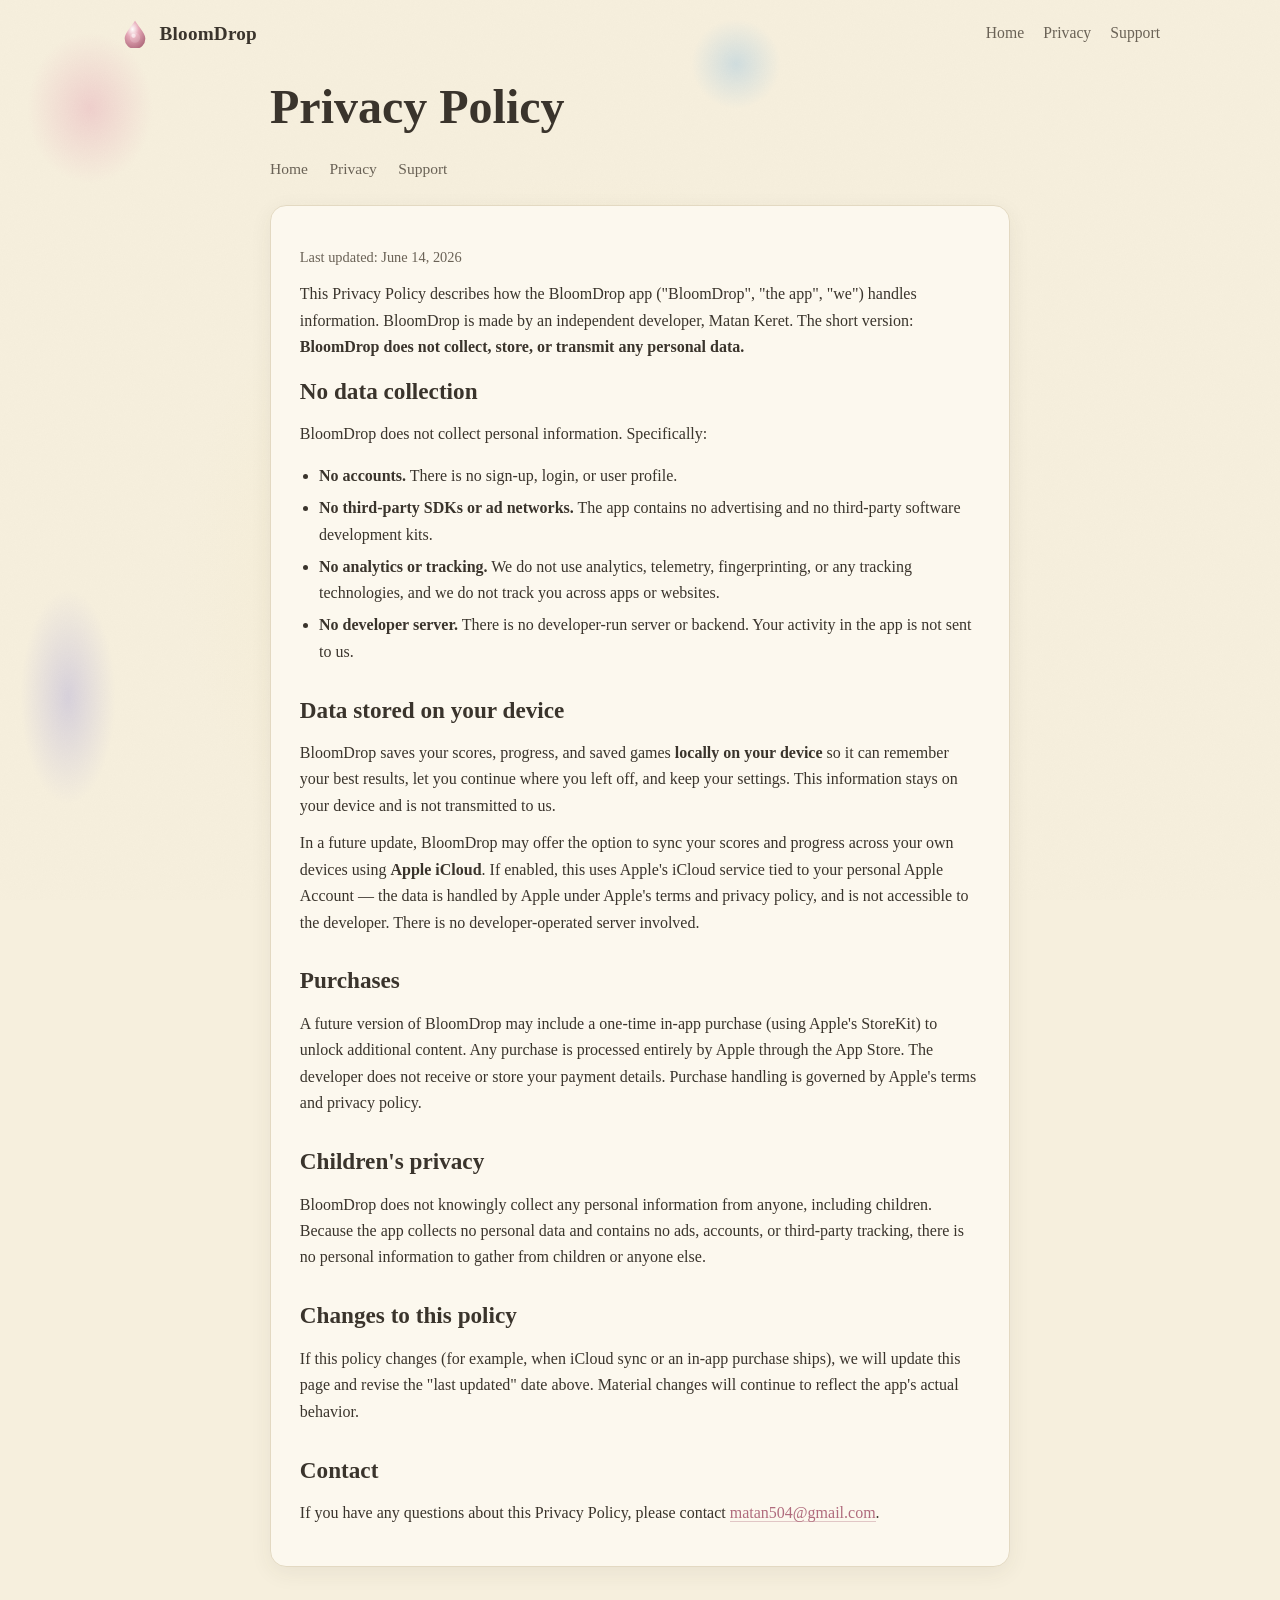
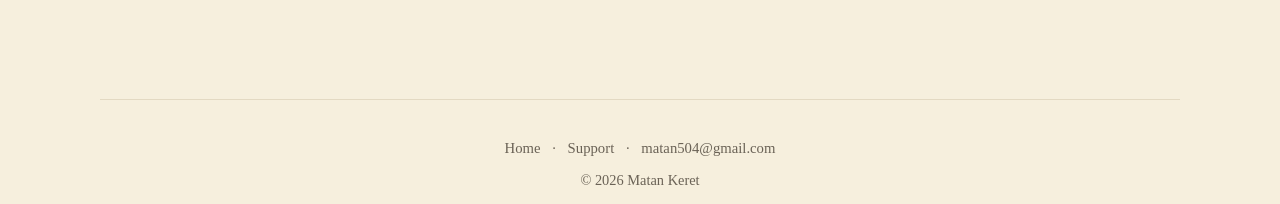
==== privacy/index.html @ e3777cf2 "BloomDrop public site: marketing landing, privacy, support Watercolor-themed GitHub Pages site for t" ====
<!DOCTYPE html>
<html lang="en">
<head>
  <meta charset="utf-8">
  <meta name="viewport" content="width=device-width, initial-scale=1">
  <title>BloomDrop — Privacy Policy</title>
  <meta name="description" content="BloomDrop privacy policy. No accounts, no third-party SDKs, no analytics, no tracking, and no personal data collected or transmitted.">
  <meta name="theme-color" content="#f6efdd">
  <link rel="stylesheet" href="/style.css">
</head>
<body>

  <div class="bar">
    <a class="brand" href="/">
      <svg viewBox="0 0 64 64" role="img" aria-label="BloomDrop logo">
        <defs>
          <radialGradient id="lg-drop" cx="38%" cy="30%" r="75%">
            <stop offset="0%" stop-color="#fff" stop-opacity="0.9"/>
            <stop offset="40%" stop-color="#e6a9b8"/>
            <stop offset="100%" stop-color="#b06b7d"/>
          </radialGradient>
        </defs>
        <path d="M32 6 C 44 24, 54 34, 54 44 a22 22 0 0 1 -44 0 C 10 34, 20 24, 32 6 Z" fill="url(#lg-drop)"/>
        <circle cx="32" cy="42" r="11" fill="#fff" opacity="0.16"/>
        <circle cx="29" cy="38" r="4.5" fill="#fff" opacity="0.55"/>
      </svg>
      BloomDrop
    </a>
    <nav>
      <a href="/">Home</a>
      <a href="/privacy/">Privacy</a>
      <a href="/support/">Support</a>
    </nav>
  </div>

  <main class="wrap wrap--narrow">
    <h1>Privacy Policy</h1>
    <nav class="pagenav">
      <a href="/">Home</a>
      <a href="/privacy/">Privacy</a>
      <a href="/support/">Support</a>
    </nav>

    <section class="card">
      <p class="meta">Last updated: June 14, 2026</p>

      <p>
        This Privacy Policy describes how the BloomDrop app ("BloomDrop", "the app", "we")
        handles information. BloomDrop is made by an independent developer, Matan Keret.
        The short version: <strong>BloomDrop does not collect, store, or transmit any
        personal data.</strong>
      </p>

      <h2>No data collection</h2>
      <p>BloomDrop does not collect personal information. Specifically:</p>
      <ul>
        <li><strong>No accounts.</strong> There is no sign-up, login, or user profile.</li>
        <li><strong>No third-party SDKs or ad networks.</strong> The app contains no
            advertising and no third-party software development kits.</li>
        <li><strong>No analytics or tracking.</strong> We do not use analytics, telemetry,
            fingerprinting, or any tracking technologies, and we do not track you across
            apps or websites.</li>
        <li><strong>No developer server.</strong> There is no developer-run server or
            backend. Your activity in the app is not sent to us.</li>
      </ul>

      <h2>Data stored on your device</h2>
      <p>
        BloomDrop saves your scores, progress, and saved games
        <strong>locally on your device</strong> so it can remember your best results,
        let you continue where you left off, and keep your settings. This information stays
        on your device and is not transmitted to us.
      </p>
      <p>
        In a future update, BloomDrop may offer the option to sync your scores and progress
        across your own devices using <strong>Apple iCloud</strong>. If enabled, this uses
        Apple's iCloud service tied to your personal Apple Account — the data is handled by
        Apple under Apple's terms and privacy policy, and is not accessible to the developer.
        There is no developer-operated server involved.
      </p>

      <h2>Purchases</h2>
      <p>
        A future version of BloomDrop may include a one-time in-app purchase (using Apple's
        StoreKit) to unlock additional content. Any purchase is processed entirely by Apple
        through the App Store. The developer does not receive or store your payment details.
        Purchase handling is governed by Apple's terms and privacy policy.
      </p>

      <h2>Children's privacy</h2>
      <p>
        BloomDrop does not knowingly collect any personal information from anyone, including
        children. Because the app collects no personal data and contains no ads, accounts, or
        third-party tracking, there is no personal information to gather from children or
        anyone else.
      </p>

      <h2>Changes to this policy</h2>
      <p>
        If this policy changes (for example, when iCloud sync or an in-app purchase ships),
        we will update this page and revise the "last updated" date above. Material changes
        will continue to reflect the app's actual behavior.
      </p>

      <h2>Contact</h2>
      <p>
        If you have any questions about this Privacy Policy, please contact
        <a href="mailto:matan504@gmail.com">matan504@gmail.com</a>.
      </p>
    </section>
  </main>

  <footer class="site">
    <p class="footlinks">
      <a href="/">Home</a> ·
      <a href="/support/">Support</a> ·
      <a href="mailto:matan504@gmail.com">matan504@gmail.com</a>
    </p>
    <p class="meta">© 2026 Matan Keret</p>
  </footer>

</body>
</html>
---- style.css ----
/* ===========================================================================
   BloomDrop — shared marketing stylesheet
   Watercolor / cold-press paper aesthetic.
   No external assets, no JS, no build step. Root-relative paths only.
   =========================================================================== */

:root {
  /* paper + ink */
  --paper:        #f6efdd;   /* warm cream paper */
  --paper-soft:   #fcf8ee;   /* lighter card surface */
  --paper-deep:   #efe6cf;   /* recessed sections */
  --ink:          #3a342c;   /* warm dark brown text */
  --ink-soft:     #6a6256;   /* muted text */
  --ink-faint:    #9b9180;   /* very muted */
  --line:         #e3d9c2;   /* hairline / borders */

  /* the game's 7-tier pigment ladder */
  --bloom-1: #e6a9b8;   /* rose    */
  --bloom-2: #eac79a;   /* peach   */
  --bloom-3: #ecd98f;   /* butter  */
  --bloom-4: #bcd49b;   /* sage    */
  --bloom-5: #9bc4e0;   /* sky     */
  --bloom-6: #a9a4d8;   /* periwinkle */
  --bloom-7: #c79bc8;   /* plum    */

  --accent:   #b06b7d;   /* deepened rose for links/buttons */
  --accent-d: #8d5260;

  --radius:   16px;
  --radius-lg: 22px;
  --shadow-soft: 0 8px 30px rgba(58,52,44,0.08);
  --shadow-card: 0 6px 22px rgba(58,52,44,0.07);
  --maxw: 1080px;
}

* { box-sizing: border-box; }

html {
  -webkit-text-size-adjust: 100%;
  scroll-behavior: smooth;
}

body {
  margin: 0;
  font-family: "Iowan Old Style", "Palatino Linotype", Palatino, Georgia,
               "Times New Roman", serif;
  color: var(--ink);
  line-height: 1.65;
  background-color: var(--paper);
  /* layered watercolor blooms in the tier palette */
  background-image:
    radial-gradient(closest-side at 10% 12%, rgba(230,169,184,0.45), rgba(230,169,184,0) 70%),
    radial-gradient(closest-side at 92% 8%,  rgba(155,196,224,0.42), rgba(155,196,224,0) 70%),
    radial-gradient(closest-side at 84% 70%, rgba(188,212,155,0.40), rgba(188,212,155,0) 70%),
    radial-gradient(closest-side at 8% 82%,  rgba(169,164,216,0.40), rgba(169,164,216,0) 70%),
    radial-gradient(closest-side at 50% 48%, rgba(236,217,143,0.22), rgba(236,217,143,0) 70%);
  background-size:
    900px 900px, 800px 800px, 1000px 1000px, 850px 850px, 1200px 1200px;
  background-repeat: no-repeat;
  background-attachment: fixed;
}

/* subtle cold-press paper grain overlay */
body::before {
  content: "";
  position: fixed;
  inset: 0;
  pointer-events: none;
  z-index: 0;
  opacity: 0.5;
  mix-blend-mode: multiply;
  background-image: url("data:image/svg+xml;utf8,\
<svg xmlns='http://www.w3.org/2000/svg' width='180' height='180'>\
<filter id='n'><feTurbulence type='fractalNoise' baseFrequency='0.9' numOctaves='2' stitchTiles='stitch'/>\
<feColorMatrix type='saturate' values='0'/></filter>\
<rect width='100%25' height='100%25' filter='url(%23n)' opacity='0.05'/></svg>");
}

/* keep real content above the grain */
.bar, .wrap, footer.site { position: relative; z-index: 1; }

/* ---------------------------------------------------------------- layout -- */
.wrap {
  max-width: var(--maxw);
  margin: 0 auto;
  padding: 0 1.25rem 4rem;
}
.wrap--narrow { max-width: 780px; }

/* ---------------------------------------------------------------- nav bar - */
.bar {
  max-width: var(--maxw);
  margin: 0 auto;
  padding: 1.1rem 1.25rem 0.6rem;
  display: flex;
  align-items: center;
  justify-content: space-between;
  gap: 1rem;
}
.brand {
  display: inline-flex;
  align-items: center;
  gap: 0.6rem;
  font-size: 1.2rem;
  letter-spacing: 0.01em;
  font-weight: 600;
  color: var(--ink);
  text-decoration: none;
  border: none;
}
.brand svg { width: 30px; height: 30px; display: block; flex: none; }
.bar nav { display: flex; gap: 1.2rem; align-items: center; flex-wrap: wrap; }
.bar nav a {
  color: var(--ink-soft);
  font-size: 0.98rem;
  text-decoration: none;
  border: none;
}
.bar nav a:hover { color: var(--accent); }

/* ---------------------------------------------------------------- hero ---- */
.hero {
  max-width: var(--maxw);
  margin: 0 auto;
  padding: 2.5rem 1.25rem 1.5rem;
  display: grid;
  grid-template-columns: 1.05fr 0.95fr;
  gap: 2.5rem;
  align-items: center;
}
.hero__copy { min-width: 0; }

.eyebrow {
  display: inline-block;
  font-size: 0.8rem;
  letter-spacing: 0.14em;
  text-transform: uppercase;
  color: var(--accent);
  background: rgba(176,107,125,0.10);
  border: 1px solid rgba(176,107,125,0.22);
  padding: 0.3rem 0.8rem;
  border-radius: 999px;
  margin-bottom: 1rem;
}

.wordmark {
  font-size: clamp(2.8rem, 8vw, 4.6rem);
  line-height: 1.02;
  margin: 0.2rem 0 0.4rem;
  font-weight: 600;
  letter-spacing: -0.015em;
}
.wordmark .grad {
  background: linear-gradient(95deg,
    var(--bloom-1), var(--bloom-2), var(--bloom-4),
    var(--bloom-5), var(--bloom-6), var(--bloom-7));
  -webkit-background-clip: text;
  background-clip: text;
  -webkit-text-fill-color: transparent;
  color: var(--accent); /* fallback */
}

.tagline {
  font-size: clamp(1.2rem, 3vw, 1.55rem);
  color: var(--ink);
  margin: 0 0 1rem;
  font-weight: 600;
}
.lede {
  font-size: clamp(1.02rem, 2.2vw, 1.15rem);
  color: var(--ink-soft);
  margin: 0 0 1.6rem;
  max-width: 46ch;
}

.hero__art { min-width: 0; }
.hero__art svg { width: 100%; height: auto; display: block; filter: drop-shadow(0 16px 36px rgba(58,52,44,0.16)); }

/* ---------------------------------------------------------------- ctas ---- */
.cta-row {
  display: flex;
  gap: 0.85rem;
  flex-wrap: wrap;
  align-items: center;
  margin: 0.4rem 0 1rem;
}
.btn {
  display: inline-flex;
  align-items: center;
  gap: 0.5rem;
  padding: 0.8rem 1.5rem;
  border-radius: 999px;
  font-size: 1rem;
  font-weight: 600;
  text-decoration: none;
  border: 1px solid transparent;
  cursor: pointer;
  transition: transform 0.12s ease, box-shadow 0.12s ease, border-color 0.12s ease;
}
.btn-primary {
  background: var(--accent);
  color: #fff;
  border-bottom: 1px solid var(--accent-d);
  box-shadow: 0 6px 18px rgba(176,107,125,0.30);
}
.btn-primary:hover { color: #fff; transform: translateY(-2px); box-shadow: 0 10px 24px rgba(176,107,125,0.36); }
.btn-ghost {
  background: rgba(252,248,238,0.7);
  color: var(--ink);
  border: 1px solid var(--line);
}
.btn-ghost:hover { color: var(--ink); border-color: var(--accent); transform: translateY(-2px); }

/* "coming soon" App Store style badge */
.badge-soon {
  display: inline-flex;
  align-items: center;
  gap: 0.7rem;
  padding: 0.6rem 1.1rem;
  border-radius: 14px;
  background: #2c2722;
  color: #fff;
  border: 1px solid #3a342c;
  text-decoration: none;
  box-shadow: 0 6px 18px rgba(44,39,34,0.25);
  cursor: default;
}
.badge-soon svg { width: 26px; height: 26px; flex: none; }
.badge-soon .l1 { display: block; font-size: 0.66rem; letter-spacing: 0.06em; opacity: 0.8; }
.badge-soon .l2 { display: block; font-size: 1.02rem; font-weight: 600; line-height: 1.15; }

.cta-note {
  font-size: 0.92rem;
  color: var(--ink-soft);
  font-style: italic;
  margin: 0.6rem 0 0;
}

/* ---------------------------------------------------------------- ladder -- */
.ladder {
  display: flex;
  align-items: center;
  gap: 0.55rem;
  flex-wrap: wrap;
  margin: 1.6rem 0 0;
}
.ladder span {
  width: 30px; height: 30px;
  border-radius: 50%;
  display: inline-block;
  box-shadow: inset 0 0 8px rgba(255,255,255,0.55), 0 2px 6px rgba(58,52,44,0.10);
}
.ladder .arrow { box-shadow: none; color: var(--ink-faint); font-size: 1rem; width: auto; height: auto; }
.ladder .t1 { background: radial-gradient(circle at 35% 30%, #fff8, var(--bloom-1)); }
.ladder .t2 { background: radial-gradient(circle at 35% 30%, #fff8, var(--bloom-2)); }
.ladder .t3 { background: radial-gradient(circle at 35% 30%, #fff8, var(--bloom-3)); }
.ladder .t4 { background: radial-gradient(circle at 35% 30%, #fff8, var(--bloom-4)); }
.ladder .t5 { background: radial-gradient(circle at 35% 30%, #fff8, var(--bloom-5)); }
.ladder .t6 { background: radial-gradient(circle at 35% 30%, #fff8, var(--bloom-6)); }
.ladder .t7 { background: radial-gradient(circle at 35% 30%, #fff8, var(--bloom-7)); }

/* ---------------------------------------------------------------- sections  */
.section {
  max-width: var(--maxw);
  margin: 0 auto;
  padding: 2.5rem 0 1rem;
}
.section__head { text-align: center; max-width: 60ch; margin: 0 auto 2rem; }
.section__head h2 {
  font-size: clamp(1.7rem, 4vw, 2.2rem);
  margin: 0 0 0.5rem;
  font-weight: 600;
}
.section__head p { color: var(--ink-soft); margin: 0; font-size: 1.05rem; }

h1 { font-size: clamp(2.2rem, 6vw, 3rem); font-weight: 600; margin: 0.5rem 0 0.6rem; }
h2 { font-weight: 600; }
h3 { font-size: 1.18rem; margin: 0 0 0.4rem; font-weight: 600; }
p { margin: 0.7rem 0; }

a {
  color: var(--accent);
  text-decoration: none;
  border-bottom: 1px solid rgba(176,107,125,0.35);
}
a:hover { color: var(--accent-d); border-bottom-color: var(--accent-d); }

/* ---------------------------------------------------------------- features  */
.features {
  display: grid;
  grid-template-columns: repeat(3, 1fr);
  gap: 1.1rem;
}
.feature {
  background: var(--paper-soft);
  border: 1px solid var(--line);
  border-radius: var(--radius);
  padding: 1.4rem 1.4rem 1.5rem;
  box-shadow: var(--shadow-card);
  transition: transform 0.15s ease, box-shadow 0.15s ease;
}
.feature:hover { transform: translateY(-3px); box-shadow: var(--shadow-soft); }
.feature .ic {
  width: 46px; height: 46px;
  margin-bottom: 0.85rem;
  display: block;
}
.feature h3 { margin-top: 0; }
.feature p { color: var(--ink-soft); margin: 0; font-size: 0.98rem; }

/* ---------------------------------------------------------------- how-to --- */
.howto {
  background: var(--paper-deep);
  border: 1px solid var(--line);
  border-radius: var(--radius-lg);
  padding: 2.2rem 1.6rem;
  box-shadow: var(--shadow-card);
}
.steps {
  display: grid;
  grid-template-columns: repeat(3, 1fr);
  gap: 1.4rem;
  margin-top: 1.6rem;
}
.step { text-align: center; }
.step .num {
  display: inline-flex;
  align-items: center;
  justify-content: center;
  width: 48px; height: 48px;
  border-radius: 50%;
  font-size: 1.3rem;
  font-weight: 700;
  color: #fff;
  margin-bottom: 0.7rem;
  box-shadow: inset 0 0 10px rgba(255,255,255,0.45), 0 4px 12px rgba(58,52,44,0.12);
}
.step:nth-child(1) .num { background: radial-gradient(circle at 35% 30%, #fff7, var(--bloom-1)); color: var(--ink); }
.step:nth-child(2) .num { background: radial-gradient(circle at 35% 30%, #fff7, var(--bloom-4)); color: var(--ink); }
.step:nth-child(3) .num { background: radial-gradient(circle at 35% 30%, #fff7, var(--bloom-6)); color: var(--ink); }
.step h3 { margin: 0 0 0.3rem; }
.step p { color: var(--ink-soft); margin: 0; font-size: 0.98rem; }

/* ---------------------------------------------------------------- privacy -- */
.privacy-band {
  display: grid;
  grid-template-columns: 1fr 1.2fr;
  gap: 2rem;
  align-items: center;
  background: var(--paper-soft);
  border: 1px solid var(--line);
  border-radius: var(--radius-lg);
  padding: 2rem;
  box-shadow: var(--shadow-card);
}
.privacy-band h2 { margin-top: 0; }
.privacy-list { list-style: none; padding: 0; margin: 1rem 0 0; }
.privacy-list li {
  position: relative;
  padding-left: 1.7rem;
  margin: 0.55rem 0;
  color: var(--ink-soft);
}
.privacy-list li::before {
  content: "";
  position: absolute;
  left: 0; top: 0.55em;
  width: 11px; height: 11px;
  border-radius: 50%;
  background: radial-gradient(circle at 35% 30%, #fff8, var(--bloom-4));
}
.privacy-art { display: flex; justify-content: center; }
.privacy-art svg { width: 100%; max-width: 220px; height: auto; }

/* ---------------------------------------------------------------- content -- */
.card {
  background: var(--paper-soft);
  border: 1px solid var(--line);
  border-radius: var(--radius);
  padding: 1.8rem;
  margin: 1.25rem 0;
  box-shadow: var(--shadow-card);
}
.card h2 { font-size: 1.45rem; margin: 1.6rem 0 0.5rem; }
.card h2:first-of-type { margin-top: 0.3rem; }
.card ul { padding-left: 1.2rem; }
.card li { margin: 0.35rem 0; }

.faq h3 { margin: 1.6rem 0 0.3rem; }
.faq h3:first-of-type { margin-top: 0.3rem; }
.faq p { color: var(--ink-soft); }

.pagenav { margin: 0.5rem 0 1.5rem; font-size: 0.97rem; }
.pagenav a { margin-right: 1.1rem; color: var(--ink-soft); border: none; }
.pagenav a:hover { color: var(--accent); }

.note {
  text-align: center;
  color: var(--ink-soft);
  font-size: 0.98rem;
  font-style: italic;
  margin: 1.4rem auto;
  max-width: 50ch;
}
.meta { color: var(--ink-soft); font-size: 0.9rem; }

/* ---------------------------------------------------------------- footer --- */
footer.site {
  max-width: var(--maxw);
  margin: 3rem auto 0;
  padding: 1.8rem 1.25rem 0;
  border-top: 1px solid var(--line);
  text-align: center;
  color: var(--ink-soft);
  font-size: 0.92rem;
}
footer.site .footlinks { margin: 0.4rem 0; }
footer.site a { border-bottom: none; color: var(--ink-soft); margin: 0 0.5rem; }
footer.site a:hover { color: var(--accent); }
footer.site .meta { margin-top: 0.6rem; }

/* ---------------------------------------------------------------- responsive */
@media (max-width: 860px) {
  .hero {
    grid-template-columns: 1fr;
    text-align: center;
    padding-top: 1.5rem;
    gap: 1.5rem;
  }
  .hero__art { order: -1; max-width: 460px; margin: 0 auto; }
  .lede { margin-left: auto; margin-right: auto; }
  .cta-row { justify-content: center; }
  .ladder { justify-content: center; }
  .features { grid-template-columns: repeat(2, 1fr); }
  .privacy-band { grid-template-columns: 1fr; text-align: center; }
  .privacy-art { order: -1; }
  .privacy-list { display: inline-block; text-align: left; }
}

@media (max-width: 560px) {
  .bar { flex-direction: column; gap: 0.5rem; align-items: center; }
  .features { grid-template-columns: 1fr; }
  .steps { grid-template-columns: 1fr; gap: 1.6rem; }
  .card { padding: 1.3rem; }
  .wrap { padding-bottom: 3rem; }
}

@media (prefers-reduced-motion: reduce) {
  html { scroll-behavior: auto; }
  .btn, .feature { transition: none; }
}
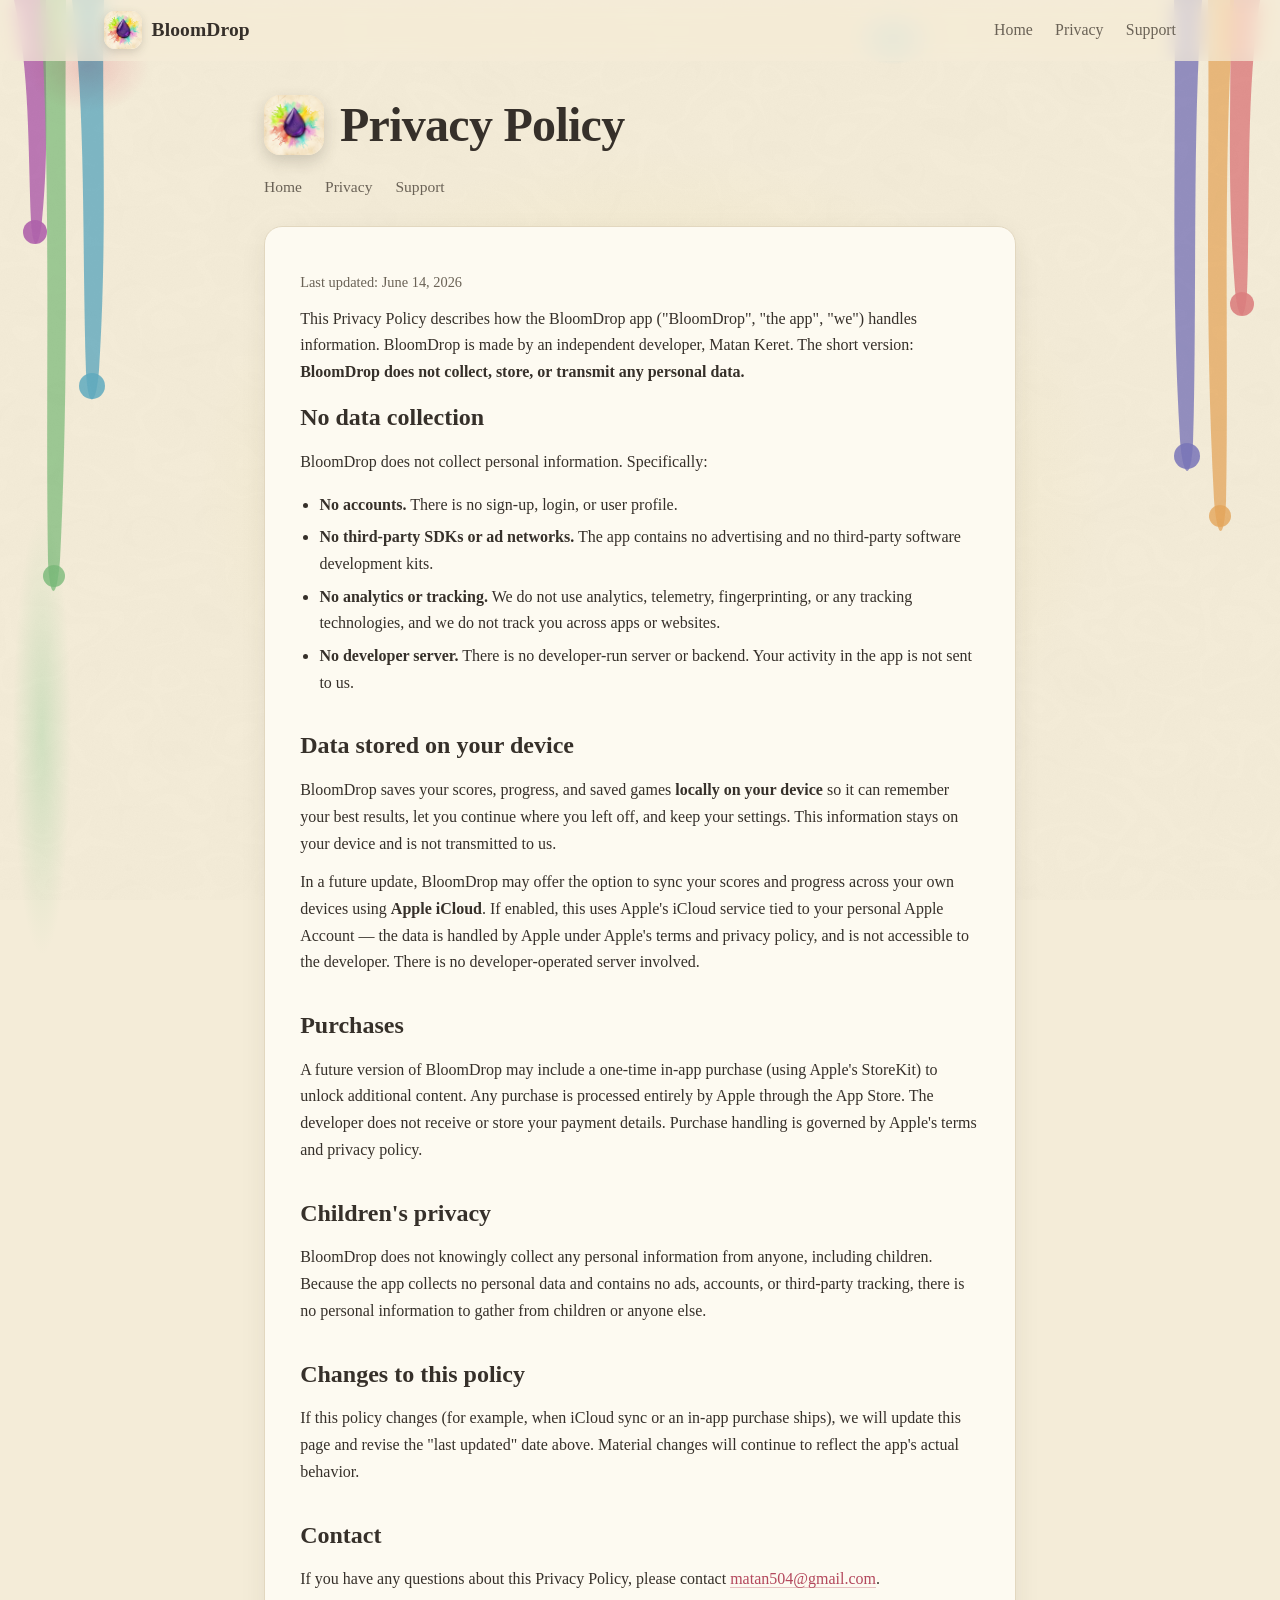
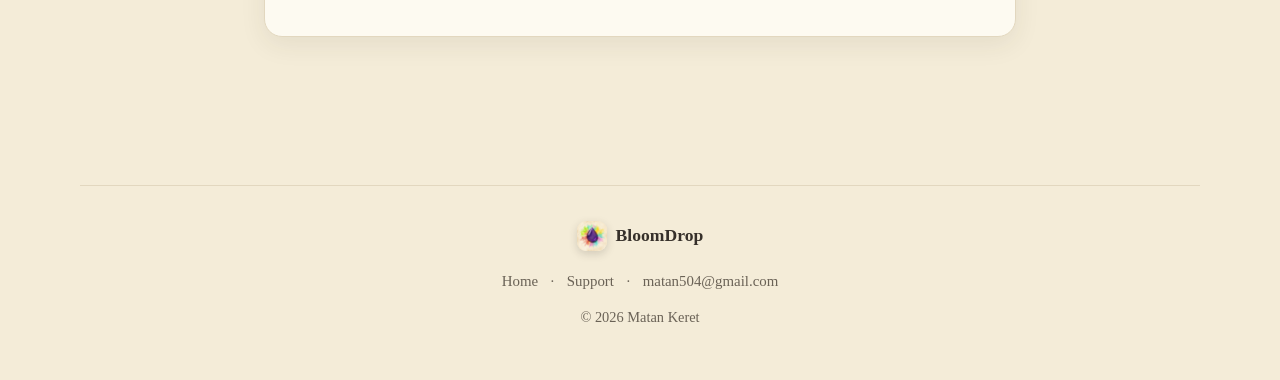
==== commit 49455e6c: "Overhaul site: premium watercolor redesign — paper texture, side paint-drips, animations, real app i" ====
--- a/privacy/index.html
+++ b/privacy/index.html
@@ -5,43 +5,89 @@
   <meta name="viewport" content="width=device-width, initial-scale=1">
   <title>BloomDrop — Privacy Policy</title>
   <meta name="description" content="BloomDrop privacy policy. No accounts, no third-party SDKs, no analytics, no tracking, and no personal data collected or transmitted.">
-  <meta name="theme-color" content="#f6efdd">
+  <meta name="theme-color" content="#f4ecd8">
+
+  <!-- icons -->
+  <link rel="icon" type="image/png" sizes="32x32" href="/favicon-32.png">
+  <link rel="icon" type="image/png" sizes="16x16" href="/favicon-16.png">
+  <link rel="apple-touch-icon" href="/icon-180.png">
+
+  <!-- social / Open Graph + Twitter -->
+  <meta property="og:title" content="BloomDrop — Privacy Policy">
+  <meta property="og:description" content="No accounts, no third-party SDKs, no analytics, no tracking, and no personal data collected or transmitted.">
+  <meta property="og:type" content="website">
+  <meta property="og:url" content="https://matan504123.github.io/bloomdrop-site/privacy/">
+  <meta property="og:image" content="https://matan504123.github.io/bloomdrop-site/icon-512.png">
+  <meta name="twitter:card" content="summary_large_image">
+  <meta name="twitter:title" content="BloomDrop — Privacy Policy">
+  <meta name="twitter:description" content="No accounts, no third-party SDKs, no analytics, no tracking, and no personal data collected or transmitted.">
+  <meta name="twitter:image" content="https://matan504123.github.io/bloomdrop-site/icon-512.png">
+
   <link rel="stylesheet" href="/style.css">
 </head>
 <body>
 
-  <div class="bar">
-    <a class="brand" href="/">
-      <svg viewBox="0 0 64 64" role="img" aria-label="BloomDrop logo">
-        <defs>
-          <radialGradient id="lg-drop" cx="38%" cy="30%" r="75%">
-            <stop offset="0%" stop-color="#fff" stop-opacity="0.9"/>
-            <stop offset="40%" stop-color="#e6a9b8"/>
-            <stop offset="100%" stop-color="#b06b7d"/>
-          </radialGradient>
-        </defs>
-        <path d="M32 6 C 44 24, 54 34, 54 44 a22 22 0 0 1 -44 0 C 10 34, 20 24, 32 6 Z" fill="url(#lg-drop)"/>
-        <circle cx="32" cy="42" r="11" fill="#fff" opacity="0.16"/>
-        <circle cx="29" cy="38" r="4.5" fill="#fff" opacity="0.55"/>
-      </svg>
-      BloomDrop
-    </a>
-    <nav>
-      <a href="/">Home</a>
-      <a href="/privacy/">Privacy</a>
-      <a href="/support/">Support</a>
-    </nav>
+  <!-- side paint drips (decorative) -->
+  <div class="drips drips--left" aria-hidden="true">
+    <svg viewBox="0 0 130 1000" preserveAspectRatio="xMinYMin slice" xmlns="http://www.w3.org/2000/svg">
+      <g class="drip-run">
+        <path d="M14 0 H46 C44 70 50 140 42 220 C39 250 33 252 31 222 C28 150 30 70 14 0 Z" fill="#A848C0" opacity="0.85"/>
+        <circle class="drip-drop" cx="35" cy="232" r="12" fill="#A848C0" opacity="0.9"/>
+      </g>
+      <g class="drip-run">
+        <path d="M72 0 H104 C101 110 108 230 99 370 C96 408 88 410 86 372 C82 240 86 110 72 0 Z" fill="#40A8DC" opacity="0.8"/>
+        <circle class="drip-drop" cx="92" cy="386" r="13" fill="#40A8DC" opacity="0.85"/>
+      </g>
+      <g class="drip-run">
+        <path d="M40 0 H66 C64 180 70 360 60 560 C57 600 50 602 48 562 C45 380 52 190 40 0 Z" fill="#64BE78" opacity="0.72"/>
+        <circle class="drip-drop" cx="54" cy="576" r="11" fill="#64BE78" opacity="0.8"/>
+      </g>
+    </svg>
+  </div>
+  <div class="drips drips--right" aria-hidden="true">
+    <svg viewBox="0 0 130 1000" preserveAspectRatio="xMinYMin slice" xmlns="http://www.w3.org/2000/svg">
+      <g class="drip-run">
+        <path d="M20 0 H50 C48 90 54 180 45 290 C42 322 35 324 33 292 C30 190 34 90 20 0 Z" fill="#E27080" opacity="0.85"/>
+        <circle class="drip-drop" cx="38" cy="304" r="12" fill="#E27080" opacity="0.9"/>
+      </g>
+      <g class="drip-run">
+        <path d="M78 0 H106 C103 130 110 280 100 440 C97 480 89 482 87 442 C83 290 88 130 78 0 Z" fill="#6060D2" opacity="0.78"/>
+        <circle class="drip-drop" cx="93" cy="456" r="13" fill="#6060D2" opacity="0.85"/>
+      </g>
+      <g class="drip-run">
+        <path d="M46 0 H72 C70 160 76 320 66 500 C63 540 56 542 54 502 C51 330 58 170 46 0 Z" fill="#EEA248" opacity="0.74"/>
+        <circle class="drip-drop" cx="60" cy="516" r="11" fill="#EEA248" opacity="0.8"/>
+      </g>
+    </svg>
   </div>
 
+  <!-- sticky header -->
+  <header class="bar" id="bar">
+    <div class="bar__inner">
+      <a class="brand" href="/">
+        <img class="brand__icon" src="/icon-512.png" alt="BloomDrop app icon" width="38" height="38">
+        BloomDrop
+      </a>
+      <nav>
+        <a href="/">Home</a>
+        <a href="/privacy/">Privacy</a>
+        <a href="/support/">Support</a>
+      </nav>
+    </div>
+  </header>
+
   <main class="wrap wrap--narrow">
-    <h1>Privacy Policy</h1>
-    <nav class="pagenav">
+    <div class="pagehead reveal is-in">
+      <img src="/icon-512.png" alt="BloomDrop app icon" width="60" height="60">
+      <h1>Privacy Policy</h1>
+    </div>
+    <nav class="pagenav reveal is-in">
       <a href="/">Home</a>
       <a href="/privacy/">Privacy</a>
       <a href="/support/">Support</a>
     </nav>
 
-    <section class="card">
+    <section class="card reveal">
       <p class="meta">Last updated: June 14, 2026</p>
 
       <p>
@@ -111,6 +157,7 @@
   </main>
 
   <footer class="site">
+    <span class="foot-brand"><img src="/icon-512.png" alt="" width="30" height="30"> BloomDrop</span>
     <p class="footlinks">
       <a href="/">Home</a> ·
       <a href="/support/">Support</a> ·
@@ -119,5 +166,32 @@
     <p class="meta">© 2026 Matan Keret</p>
   </footer>
 
+  <script>
+  (function () {
+    var reduce = window.matchMedia &&
+      window.matchMedia('(prefers-reduced-motion: reduce)').matches;
+    var bar = document.getElementById('bar');
+    if (bar) {
+      var onScroll = function () {
+        if (window.scrollY > 8) bar.classList.add('is-stuck');
+        else bar.classList.remove('is-stuck');
+      };
+      onScroll();
+      window.addEventListener('scroll', onScroll, { passive: true });
+    }
+    var items = document.querySelectorAll('.reveal:not(.is-in)');
+    if (reduce || !('IntersectionObserver' in window)) {
+      items.forEach(function (el) { el.classList.add('is-in'); });
+      return;
+    }
+    var io = new IntersectionObserver(function (entries) {
+      entries.forEach(function (e) {
+        if (e.isIntersecting) { e.target.classList.add('is-in'); io.unobserve(e.target); }
+      });
+    }, { rootMargin: '0px 0px -8% 0px', threshold: 0.08 });
+    items.forEach(function (el) { io.observe(el); });
+  })();
+  </script>
+
 </body>
 </html>
--- a/style.css
+++ b/style.css
@@ -1,36 +1,49 @@
 /* ===========================================================================
    BloomDrop — shared marketing stylesheet
-   Watercolor / cold-press paper aesthetic.
-   No external assets, no JS, no build step. Root-relative paths only.
+   Premium cold-press watercolor-paper aesthetic.
+   No external assets, no fonts, no build step. Root-relative paths only.
+   Small inline vanilla JS (in the pages) drives scroll reveals; all motion
+   is curtailed under prefers-reduced-motion.
    =========================================================================== */
 
 :root {
   /* paper + ink */
-  --paper:        #f6efdd;   /* warm cream paper */
-  --paper-soft:   #fcf8ee;   /* lighter card surface */
-  --paper-deep:   #efe6cf;   /* recessed sections */
-  --ink:          #3a342c;   /* warm dark brown text */
+  --paper:        #f4ecd8;   /* warm cream paper */
+  --paper-2:      #efe6cf;   /* slightly deeper paper */
+  --paper-soft:   #fdfaf1;   /* lighter card surface */
+  --paper-deep:   #ece1c7;   /* recessed sections */
+  --ink:          #36302a;   /* warm dark brown text */
   --ink-soft:     #6a6256;   /* muted text */
   --ink-faint:    #9b9180;   /* very muted */
-  --line:         #e3d9c2;   /* hairline / borders */
-
-  /* the game's 7-tier pigment ladder */
-  --bloom-1: #e6a9b8;   /* rose    */
-  --bloom-2: #eac79a;   /* peach   */
-  --bloom-3: #ecd98f;   /* butter  */
-  --bloom-4: #bcd49b;   /* sage    */
-  --bloom-5: #9bc4e0;   /* sky     */
-  --bloom-6: #a9a4d8;   /* periwinkle */
-  --bloom-7: #c79bc8;   /* plum    */
-
-  --accent:   #b06b7d;   /* deepened rose for links/buttons */
-  --accent-d: #8d5260;
-
-  --radius:   16px;
-  --radius-lg: 22px;
-  --shadow-soft: 0 8px 30px rgba(58,52,44,0.08);
-  --shadow-card: 0 6px 22px rgba(58,52,44,0.07);
-  --maxw: 1080px;
+  --line:         #e2d7bf;   /* hairline / borders */
+  --line-soft:    rgba(226,215,191,0.6);
+
+  /* the game's 7-tier pigment ladder (brief-specified hues) */
+  --bloom-1: #E27080;   /* rose       */
+  --bloom-2: #EEA248;   /* peach      */
+  --bloom-3: #ECD444;   /* butter     */
+  --bloom-4: #64BE78;   /* sage       */
+  --bloom-5: #40A8DC;   /* sky        */
+  --bloom-6: #6060D2;   /* periwinkle */
+  --bloom-7: #A848C0;   /* plum       */
+
+  /* softened tints for backgrounds/illustration */
+  --t1: #e8a3ad; --t2: #efc189; --t3: #ecdf8c;
+  --t4: #97cfa3; --t5: #86c2e3; --t6: #9a9ae0; --t7: #c490d2;
+
+  --accent:   #b3475c;   /* deepened rose for links */
+  --accent-d: #8d3447;
+  --plum:     #A848C0;   /* primary brand action (matches droplet) */
+  --plum-d:   #7e2f95;
+
+  --radius:    18px;
+  --radius-lg: 26px;
+  --shadow-soft: 0 14px 40px rgba(54,48,42,0.10);
+  --shadow-card: 0 8px 26px rgba(54,48,42,0.08);
+  --shadow-lift: 0 22px 52px rgba(54,48,42,0.16);
+  --maxw: 1120px;
+
+  --ease: cubic-bezier(0.22, 0.61, 0.36, 1);
 }
 
 * { box-sizing: border-box; }
@@ -38,6 +51,7 @@
 html {
   -webkit-text-size-adjust: 100%;
   scroll-behavior: smooth;
+  scroll-padding-top: 88px; /* offset sticky header on anchor jumps */
 }
 
 body {
@@ -45,23 +59,42 @@
   font-family: "Iowan Old Style", "Palatino Linotype", Palatino, Georgia,
                "Times New Roman", serif;
   color: var(--ink);
-  line-height: 1.65;
+  line-height: 1.68;
   background-color: var(--paper);
-  /* layered watercolor blooms in the tier palette */
+  /* layered watercolor blooms in the tier palette — reads like washes on paper */
   background-image:
-    radial-gradient(closest-side at 10% 12%, rgba(230,169,184,0.45), rgba(230,169,184,0) 70%),
-    radial-gradient(closest-side at 92% 8%,  rgba(155,196,224,0.42), rgba(155,196,224,0) 70%),
-    radial-gradient(closest-side at 84% 70%, rgba(188,212,155,0.40), rgba(188,212,155,0) 70%),
-    radial-gradient(closest-side at 8% 82%,  rgba(169,164,216,0.40), rgba(169,164,216,0) 70%),
-    radial-gradient(closest-side at 50% 48%, rgba(236,217,143,0.22), rgba(236,217,143,0) 70%);
+    radial-gradient(closest-side at 8% 6%,   rgba(226,112,128,0.30), rgba(226,112,128,0) 70%),
+    radial-gradient(closest-side at 94% 4%,  rgba(64,168,220,0.28),  rgba(64,168,220,0) 70%),
+    radial-gradient(closest-side at 96% 64%, rgba(168,72,192,0.22),  rgba(168,72,192,0) 70%),
+    radial-gradient(closest-side at 4% 70%,  rgba(100,190,120,0.24), rgba(100,190,120,0) 70%),
+    radial-gradient(closest-side at 50% 38%, rgba(236,212,68,0.14),  rgba(236,212,68,0) 70%),
+    radial-gradient(closest-side at 78% 94%, rgba(96,96,210,0.18),   rgba(96,96,210,0) 70%);
   background-size:
-    900px 900px, 800px 800px, 1000px 1000px, 850px 850px, 1200px 1200px;
+    1100px 1100px, 950px 950px, 1000px 1000px, 1050px 1050px, 1300px 1300px, 900px 900px;
   background-repeat: no-repeat;
   background-attachment: fixed;
-}
-
-/* subtle cold-press paper grain overlay */
+  overflow-x: hidden;
+}
+
+/* fine cold-press paper grain — inline SVG feTurbulence, multiply-blended */
 body::before {
+  content: "";
+  position: fixed;
+  inset: 0;
+  pointer-events: none;
+  z-index: 0;
+  opacity: 0.85;
+  mix-blend-mode: multiply;
+  background-image: url("data:image/svg+xml;utf8,\
+<svg xmlns='http://www.w3.org/2000/svg' width='220' height='220'>\
+<filter id='n'><feTurbulence type='fractalNoise' baseFrequency='0.82' numOctaves='3' stitchTiles='stitch'/>\
+<feColorMatrix type='saturate' values='0'/>\
+<feComponentTransfer><feFuncA type='linear' slope='0.9'/></feComponentTransfer></filter>\
+<rect width='100%25' height='100%25' filter='url(%23n)' opacity='0.045'/></svg>");
+}
+
+/* a second, coarser "tooth" layer for cold-press texture depth */
+body::after {
   content: "";
   position: fixed;
   inset: 0;
@@ -70,28 +103,64 @@
   opacity: 0.5;
   mix-blend-mode: multiply;
   background-image: url("data:image/svg+xml;utf8,\
-<svg xmlns='http://www.w3.org/2000/svg' width='180' height='180'>\
-<filter id='n'><feTurbulence type='fractalNoise' baseFrequency='0.9' numOctaves='2' stitchTiles='stitch'/>\
+<svg xmlns='http://www.w3.org/2000/svg' width='600' height='600'>\
+<filter id='m'><feTurbulence type='fractalNoise' baseFrequency='0.012 0.018' numOctaves='2' seed='4'/>\
 <feColorMatrix type='saturate' values='0'/></filter>\
-<rect width='100%25' height='100%25' filter='url(%23n)' opacity='0.05'/></svg>");
-}
-
-/* keep real content above the grain */
-.bar, .wrap, footer.site { position: relative; z-index: 1; }
+<rect width='100%25' height='100%25' filter='url(%23m)' opacity='0.05'/></svg>");
+}
+
+/* keep real content above texture + drips */
+.bar, .wrap, .hero, .section, footer.site { position: relative; z-index: 2; }
+
+/* =================================================== side paint drips ====== */
+/* Decorative paint that was "dripped" onto the paper and ran down the margins. */
+.drips {
+  position: fixed;
+  top: 0;
+  bottom: 0;
+  width: 130px;
+  z-index: 1;
+  pointer-events: none;
+  opacity: 0.9;
+  mix-blend-mode: multiply;
+}
+.drips svg { width: 100%; height: 100%; display: block; }
+.drips--left  { left: 0; }
+.drips--right { right: 0; transform: scaleX(-1); }
+
+/* each running drip grows downward on load, then its pooled droplet settles */
+.drip-run { transform-origin: top center; }
+.drip-drop { transform-box: fill-box; transform-origin: center; }
 
 /* ---------------------------------------------------------------- layout -- */
 .wrap {
   max-width: var(--maxw);
   margin: 0 auto;
-  padding: 0 1.25rem 4rem;
-}
-.wrap--narrow { max-width: 780px; }
-
-/* ---------------------------------------------------------------- nav bar - */
+  padding: 0 1.5rem 4.5rem;
+}
+.wrap--narrow { max-width: 800px; }
+
+/* ---------------------------------------------------------------- header --- */
 .bar {
+  position: sticky;
+  top: 0;
+  z-index: 50;
+  backdrop-filter: saturate(1.3) blur(10px);
+  -webkit-backdrop-filter: saturate(1.3) blur(10px);
+  background: rgba(244,236,216,0.72);
+  border-bottom: 1px solid transparent;
+  transition: background 0.3s var(--ease), border-color 0.3s var(--ease),
+              box-shadow 0.3s var(--ease);
+}
+.bar.is-stuck {
+  background: rgba(247,240,222,0.9);
+  border-bottom-color: var(--line);
+  box-shadow: 0 6px 22px rgba(54,48,42,0.07);
+}
+.bar__inner {
   max-width: var(--maxw);
   margin: 0 auto;
-  padding: 1.1rem 1.25rem 0.6rem;
+  padding: 0.7rem 1.5rem;
   display: flex;
   align-items: center;
   justify-content: space-between;
@@ -101,85 +170,150 @@
   display: inline-flex;
   align-items: center;
   gap: 0.6rem;
-  font-size: 1.2rem;
-  letter-spacing: 0.01em;
+  font-size: 1.22rem;
+  letter-spacing: 0.005em;
   font-weight: 600;
   color: var(--ink);
   text-decoration: none;
   border: none;
 }
-.brand svg { width: 30px; height: 30px; display: block; flex: none; }
-.bar nav { display: flex; gap: 1.2rem; align-items: center; flex-wrap: wrap; }
+.brand__icon {
+  width: 38px; height: 38px;
+  border-radius: 11px;
+  display: block; flex: none;
+  box-shadow: 0 3px 10px rgba(54,48,42,0.18), inset 0 0 0 1px rgba(255,255,255,0.4);
+  object-fit: cover;
+}
+.bar nav { display: flex; gap: 1.4rem; align-items: center; flex-wrap: wrap; }
 .bar nav a {
   color: var(--ink-soft);
-  font-size: 0.98rem;
+  font-size: 0.99rem;
   text-decoration: none;
   border: none;
-}
-.bar nav a:hover { color: var(--accent); }
+  position: relative;
+  padding: 0.2rem 0;
+  transition: color 0.18s var(--ease);
+}
+.bar nav a::after {
+  content: "";
+  position: absolute;
+  left: 0; right: 0; bottom: -2px;
+  height: 2px; border-radius: 2px;
+  background: linear-gradient(90deg, var(--bloom-1), var(--bloom-7));
+  transform: scaleX(0);
+  transform-origin: left;
+  transition: transform 0.22s var(--ease);
+}
+.bar nav a:hover { color: var(--ink); }
+.bar nav a:hover::after { transform: scaleX(1); }
 
 /* ---------------------------------------------------------------- hero ---- */
 .hero {
   max-width: var(--maxw);
   margin: 0 auto;
-  padding: 2.5rem 1.25rem 1.5rem;
+  padding: 3.5rem 1.5rem 2rem;
   display: grid;
-  grid-template-columns: 1.05fr 0.95fr;
-  gap: 2.5rem;
+  grid-template-columns: 1.02fr 0.98fr;
+  gap: 3rem;
   align-items: center;
 }
 .hero__copy { min-width: 0; }
 
 .eyebrow {
-  display: inline-block;
-  font-size: 0.8rem;
-  letter-spacing: 0.14em;
+  display: inline-flex;
+  align-items: center;
+  gap: 0.5rem;
+  font-family: -apple-system, BlinkMacSystemFont, "Segoe UI", Roboto, sans-serif;
+  font-size: 0.74rem;
+  letter-spacing: 0.16em;
   text-transform: uppercase;
+  font-weight: 600;
   color: var(--accent);
-  background: rgba(176,107,125,0.10);
-  border: 1px solid rgba(176,107,125,0.22);
-  padding: 0.3rem 0.8rem;
+  background: rgba(179,71,92,0.09);
+  border: 1px solid rgba(179,71,92,0.22);
+  padding: 0.36rem 0.85rem;
   border-radius: 999px;
-  margin-bottom: 1rem;
+  margin-bottom: 1.1rem;
+}
+.eyebrow .dot {
+  width: 7px; height: 7px; border-radius: 50%;
+  background: var(--bloom-1);
+  box-shadow: 0 0 0 0 rgba(226,112,128,0.6);
+  animation: pulse-dot 2.6s var(--ease) infinite;
 }
 
 .wordmark {
-  font-size: clamp(2.8rem, 8vw, 4.6rem);
-  line-height: 1.02;
-  margin: 0.2rem 0 0.4rem;
+  font-size: clamp(3rem, 8.5vw, 5rem);
+  line-height: 1.0;
+  margin: 0.1rem 0 0.5rem;
   font-weight: 600;
-  letter-spacing: -0.015em;
+  letter-spacing: -0.02em;
 }
 .wordmark .grad {
   background: linear-gradient(95deg,
-    var(--bloom-1), var(--bloom-2), var(--bloom-4),
-    var(--bloom-5), var(--bloom-6), var(--bloom-7));
+    var(--bloom-1) 0%, var(--bloom-2) 18%, var(--bloom-3) 34%,
+    var(--bloom-4) 50%, var(--bloom-5) 66%, var(--bloom-6) 82%, var(--bloom-7) 100%);
+  background-size: 200% auto;
   -webkit-background-clip: text;
   background-clip: text;
   -webkit-text-fill-color: transparent;
   color: var(--accent); /* fallback */
+  animation: hue-drift 14s linear infinite;
 }
 
 .tagline {
-  font-size: clamp(1.2rem, 3vw, 1.55rem);
+  font-size: clamp(1.3rem, 3vw, 1.7rem);
   color: var(--ink);
   margin: 0 0 1rem;
   font-weight: 600;
-}
+  letter-spacing: 0.01em;
+}
+.tagline .sep { color: var(--ink-faint); margin: 0 0.35rem; font-weight: 400; }
 .lede {
-  font-size: clamp(1.02rem, 2.2vw, 1.15rem);
+  font-size: clamp(1.05rem, 2.2vw, 1.2rem);
   color: var(--ink-soft);
-  margin: 0 0 1.6rem;
-  max-width: 46ch;
-}
-
-.hero__art { min-width: 0; }
-.hero__art svg { width: 100%; height: auto; display: block; filter: drop-shadow(0 16px 36px rgba(58,52,44,0.16)); }
+  margin: 0 0 1.7rem;
+  max-width: 47ch;
+}
+
+/* hero art: the real app icon over an animated paint splash */
+.hero__art {
+  min-width: 0;
+  position: relative;
+  display: flex;
+  align-items: center;
+  justify-content: center;
+}
+.hero__splash {
+  position: absolute;
+  width: 118%;
+  max-width: 560px;
+  aspect-ratio: 1 / 1;
+  z-index: 0;
+  filter: blur(2px);
+  opacity: 0;
+  animation: splash-in 1.4s var(--ease) 0.15s forwards;
+}
+.hero__splash svg { width: 100%; height: 100%; display: block; }
+.hero__icon {
+  position: relative;
+  z-index: 1;
+  width: 100%;
+  max-width: 360px;
+  aspect-ratio: 1 / 1;
+  border-radius: 28px;
+  object-fit: cover;
+  box-shadow:
+    0 30px 60px rgba(54,48,42,0.26),
+    0 10px 22px rgba(54,48,42,0.16),
+    inset 0 0 0 1px rgba(255,255,255,0.5);
+  animation: breathe 6s var(--ease) infinite;
+}
 
 /* ---------------------------------------------------------------- ctas ---- */
 .cta-row {
   display: flex;
-  gap: 0.85rem;
+  gap: 0.9rem;
   flex-wrap: wrap;
   align-items: center;
   margin: 0.4rem 0 1rem;
@@ -188,49 +322,51 @@
   display: inline-flex;
   align-items: center;
   gap: 0.5rem;
-  padding: 0.8rem 1.5rem;
+  padding: 0.85rem 1.6rem;
   border-radius: 999px;
+  font-family: -apple-system, BlinkMacSystemFont, "Segoe UI", Roboto, sans-serif;
   font-size: 1rem;
   font-weight: 600;
   text-decoration: none;
   border: 1px solid transparent;
   cursor: pointer;
-  transition: transform 0.12s ease, box-shadow 0.12s ease, border-color 0.12s ease;
-}
-.btn-primary {
-  background: var(--accent);
-  color: #fff;
-  border-bottom: 1px solid var(--accent-d);
-  box-shadow: 0 6px 18px rgba(176,107,125,0.30);
-}
-.btn-primary:hover { color: #fff; transform: translateY(-2px); box-shadow: 0 10px 24px rgba(176,107,125,0.36); }
+  transition: transform 0.16s var(--ease), box-shadow 0.16s var(--ease),
+              border-color 0.16s var(--ease), background 0.16s var(--ease);
+}
 .btn-ghost {
-  background: rgba(252,248,238,0.7);
+  background: rgba(253,250,241,0.8);
   color: var(--ink);
   border: 1px solid var(--line);
-}
-.btn-ghost:hover { color: var(--ink); border-color: var(--accent); transform: translateY(-2px); }
+  box-shadow: var(--shadow-card);
+}
+.btn-ghost:hover { color: var(--ink); border-color: var(--plum); transform: translateY(-2px); box-shadow: var(--shadow-soft); }
 
 /* "coming soon" App Store style badge */
 .badge-soon {
   display: inline-flex;
   align-items: center;
   gap: 0.7rem;
-  padding: 0.6rem 1.1rem;
-  border-radius: 14px;
-  background: #2c2722;
+  padding: 0.62rem 1.15rem;
+  border-radius: 15px;
+  background: linear-gradient(180deg, #322c26, #211c18);
   color: #fff;
-  border: 1px solid #3a342c;
+  border: 1px solid #423a32;
   text-decoration: none;
-  box-shadow: 0 6px 18px rgba(44,39,34,0.25);
+  box-shadow: 0 8px 22px rgba(33,28,24,0.3);
   cursor: default;
 }
-.badge-soon svg { width: 26px; height: 26px; flex: none; }
-.badge-soon .l1 { display: block; font-size: 0.66rem; letter-spacing: 0.06em; opacity: 0.8; }
-.badge-soon .l2 { display: block; font-size: 1.02rem; font-weight: 600; line-height: 1.15; }
+.badge-soon svg { width: 27px; height: 27px; flex: none; }
+.badge-soon .l1 {
+  display: block; font-size: 0.66rem; letter-spacing: 0.06em; opacity: 0.82;
+  font-family: -apple-system, BlinkMacSystemFont, "Segoe UI", Roboto, sans-serif;
+}
+.badge-soon .l2 {
+  display: block; font-size: 1.05rem; font-weight: 600; line-height: 1.15;
+  font-family: -apple-system, BlinkMacSystemFont, "Segoe UI", Roboto, sans-serif;
+}
 
 .cta-note {
-  font-size: 0.92rem;
+  font-size: 0.93rem;
   color: var(--ink-soft);
   font-style: italic;
   margin: 0.6rem 0 0;
@@ -240,48 +376,63 @@
 .ladder {
   display: flex;
   align-items: center;
-  gap: 0.55rem;
+  gap: 0.5rem;
   flex-wrap: wrap;
-  margin: 1.6rem 0 0;
+  margin: 1.8rem 0 0;
 }
 .ladder span {
-  width: 30px; height: 30px;
+  width: 32px; height: 32px;
   border-radius: 50%;
   display: inline-block;
-  box-shadow: inset 0 0 8px rgba(255,255,255,0.55), 0 2px 6px rgba(58,52,44,0.10);
+  box-shadow: inset 0 -3px 7px rgba(54,48,42,0.18),
+              inset 0 0 8px rgba(255,255,255,0.5),
+              0 3px 8px rgba(54,48,42,0.12);
 }
 .ladder .arrow { box-shadow: none; color: var(--ink-faint); font-size: 1rem; width: auto; height: auto; }
-.ladder .t1 { background: radial-gradient(circle at 35% 30%, #fff8, var(--bloom-1)); }
-.ladder .t2 { background: radial-gradient(circle at 35% 30%, #fff8, var(--bloom-2)); }
-.ladder .t3 { background: radial-gradient(circle at 35% 30%, #fff8, var(--bloom-3)); }
-.ladder .t4 { background: radial-gradient(circle at 35% 30%, #fff8, var(--bloom-4)); }
-.ladder .t5 { background: radial-gradient(circle at 35% 30%, #fff8, var(--bloom-5)); }
-.ladder .t6 { background: radial-gradient(circle at 35% 30%, #fff8, var(--bloom-6)); }
-.ladder .t7 { background: radial-gradient(circle at 35% 30%, #fff8, var(--bloom-7)); }
+.ladder .t1 { background: radial-gradient(circle at 35% 28%, #ffffffcc, var(--bloom-1)); }
+.ladder .t2 { background: radial-gradient(circle at 35% 28%, #ffffffcc, var(--bloom-2)); }
+.ladder .t3 { background: radial-gradient(circle at 35% 28%, #ffffffcc, var(--bloom-3)); }
+.ladder .t4 { background: radial-gradient(circle at 35% 28%, #ffffffcc, var(--bloom-4)); }
+.ladder .t5 { background: radial-gradient(circle at 35% 28%, #ffffffcc, var(--bloom-5)); }
+.ladder .t6 { background: radial-gradient(circle at 35% 28%, #ffffffcc, var(--bloom-6)); }
+.ladder .t7 { background: radial-gradient(circle at 35% 28%, #ffffffcc, var(--bloom-7)); }
+
+/* ---------------------------------------------------------------- pitch ---- */
+.pitch {
+  max-width: 760px;
+  margin: 1.5rem auto 0;
+  text-align: center;
+  font-size: clamp(1.25rem, 3vw, 1.6rem);
+  line-height: 1.5;
+  color: var(--ink);
+}
+.pitch em { font-style: italic; color: var(--accent); }
 
 /* ---------------------------------------------------------------- sections  */
 .section {
   max-width: var(--maxw);
   margin: 0 auto;
-  padding: 2.5rem 0 1rem;
-}
-.section__head { text-align: center; max-width: 60ch; margin: 0 auto 2rem; }
+  padding: 3.5rem 0 1rem;
+}
+.section__head { text-align: center; max-width: 62ch; margin: 0 auto 2.4rem; }
 .section__head h2 {
-  font-size: clamp(1.7rem, 4vw, 2.2rem);
+  font-size: clamp(1.8rem, 4vw, 2.4rem);
   margin: 0 0 0.5rem;
   font-weight: 600;
-}
-.section__head p { color: var(--ink-soft); margin: 0; font-size: 1.05rem; }
-
-h1 { font-size: clamp(2.2rem, 6vw, 3rem); font-weight: 600; margin: 0.5rem 0 0.6rem; }
+  letter-spacing: -0.01em;
+}
+.section__head p { color: var(--ink-soft); margin: 0; font-size: 1.08rem; }
+
+h1 { font-size: clamp(2.2rem, 6vw, 3rem); font-weight: 600; margin: 0.5rem 0 0.6rem; letter-spacing: -0.015em; }
 h2 { font-weight: 600; }
-h3 { font-size: 1.18rem; margin: 0 0 0.4rem; font-weight: 600; }
+h3 { font-size: 1.2rem; margin: 0 0 0.4rem; font-weight: 600; }
 p { margin: 0.7rem 0; }
 
 a {
   color: var(--accent);
   text-decoration: none;
-  border-bottom: 1px solid rgba(176,107,125,0.35);
+  border-bottom: 1px solid rgba(179,71,92,0.32);
+  transition: color 0.16s var(--ease), border-color 0.16s var(--ease);
 }
 a:hover { color: var(--accent-d); border-bottom-color: var(--accent-d); }
 
@@ -289,163 +440,312 @@
 .features {
   display: grid;
   grid-template-columns: repeat(3, 1fr);
-  gap: 1.1rem;
+  gap: 1.2rem;
 }
 .feature {
   background: var(--paper-soft);
   border: 1px solid var(--line);
   border-radius: var(--radius);
-  padding: 1.4rem 1.4rem 1.5rem;
+  padding: 1.5rem 1.5rem 1.6rem;
   box-shadow: var(--shadow-card);
-  transition: transform 0.15s ease, box-shadow 0.15s ease;
-}
-.feature:hover { transform: translateY(-3px); box-shadow: var(--shadow-soft); }
-.feature .ic {
-  width: 46px; height: 46px;
-  margin-bottom: 0.85rem;
-  display: block;
-}
+  transition: transform 0.2s var(--ease), box-shadow 0.2s var(--ease),
+              border-color 0.2s var(--ease);
+  position: relative;
+  overflow: hidden;
+}
+.feature::before {
+  content: "";
+  position: absolute;
+  inset: 0 0 auto 0;
+  height: 3px;
+  background: linear-gradient(90deg, var(--bloom-1), var(--bloom-4), var(--bloom-7));
+  opacity: 0;
+  transition: opacity 0.2s var(--ease);
+}
+.feature:hover {
+  transform: translateY(-4px);
+  box-shadow: var(--shadow-lift);
+  border-color: var(--line-soft);
+}
+.feature:hover::before { opacity: 1; }
+.feature .ic { width: 50px; height: 50px; margin-bottom: 0.9rem; display: block; }
 .feature h3 { margin-top: 0; }
-.feature p { color: var(--ink-soft); margin: 0; font-size: 0.98rem; }
+.feature p { color: var(--ink-soft); margin: 0; font-size: 0.99rem; }
 
 /* ---------------------------------------------------------------- how-to --- */
 .howto {
   background: var(--paper-deep);
   border: 1px solid var(--line);
   border-radius: var(--radius-lg);
-  padding: 2.2rem 1.6rem;
+  padding: 2.6rem 1.8rem;
   box-shadow: var(--shadow-card);
 }
 .steps {
   display: grid;
   grid-template-columns: repeat(3, 1fr);
-  gap: 1.4rem;
-  margin-top: 1.6rem;
-}
-.step { text-align: center; }
+  gap: 1.6rem;
+  margin-top: 1.8rem;
+  position: relative;
+}
+/* connecting wash line behind the step numbers (desktop) */
+.steps::before {
+  content: "";
+  position: absolute;
+  top: 24px; left: 16%; right: 16%;
+  height: 3px;
+  background: linear-gradient(90deg, var(--t1), var(--t4), var(--t6));
+  border-radius: 3px;
+  opacity: 0.5;
+}
+.step { text-align: center; position: relative; }
 .step .num {
   display: inline-flex;
   align-items: center;
   justify-content: center;
-  width: 48px; height: 48px;
+  width: 52px; height: 52px;
   border-radius: 50%;
-  font-size: 1.3rem;
+  font-size: 1.35rem;
   font-weight: 700;
-  color: #fff;
-  margin-bottom: 0.7rem;
-  box-shadow: inset 0 0 10px rgba(255,255,255,0.45), 0 4px 12px rgba(58,52,44,0.12);
-}
-.step:nth-child(1) .num { background: radial-gradient(circle at 35% 30%, #fff7, var(--bloom-1)); color: var(--ink); }
-.step:nth-child(2) .num { background: radial-gradient(circle at 35% 30%, #fff7, var(--bloom-4)); color: var(--ink); }
-.step:nth-child(3) .num { background: radial-gradient(circle at 35% 30%, #fff7, var(--bloom-6)); color: var(--ink); }
+  color: var(--ink);
+  margin-bottom: 0.8rem;
+  position: relative;
+  z-index: 1;
+  box-shadow: inset 0 -3px 8px rgba(54,48,42,0.16),
+              inset 0 0 12px rgba(255,255,255,0.5),
+              0 5px 14px rgba(54,48,42,0.14);
+}
+.step:nth-child(1) .num { background: radial-gradient(circle at 35% 28%, #fff, var(--bloom-1)); }
+.step:nth-child(2) .num { background: radial-gradient(circle at 35% 28%, #fff, var(--bloom-4)); }
+.step:nth-child(3) .num { background: radial-gradient(circle at 35% 28%, #fff, var(--bloom-6)); }
 .step h3 { margin: 0 0 0.3rem; }
-.step p { color: var(--ink-soft); margin: 0; font-size: 0.98rem; }
+.step p { color: var(--ink-soft); margin: 0; font-size: 0.99rem; }
+
+/* ---------------------------------------------------------------- palettes - */
+.palettes {
+  display: grid;
+  grid-template-columns: repeat(3, 1fr);
+  gap: 1.2rem;
+}
+.palette {
+  background: var(--paper-soft);
+  border: 1px solid var(--line);
+  border-radius: var(--radius);
+  padding: 1.4rem;
+  box-shadow: var(--shadow-card);
+  transition: transform 0.2s var(--ease), box-shadow 0.2s var(--ease);
+}
+.palette:hover { transform: translateY(-3px); box-shadow: var(--shadow-soft); }
+.palette h3 { margin: 0 0 0.2rem; }
+.palette p { color: var(--ink-soft); margin: 0 0 0.9rem; font-size: 0.94rem; }
+.swatches { display: flex; gap: 0; border-radius: 999px; overflow: hidden; box-shadow: inset 0 0 0 1px rgba(255,255,255,0.4), var(--shadow-card); height: 34px; }
+.swatches span { flex: 1; }
 
 /* ---------------------------------------------------------------- privacy -- */
 .privacy-band {
   display: grid;
-  grid-template-columns: 1fr 1.2fr;
-  gap: 2rem;
+  grid-template-columns: 0.9fr 1.25fr;
+  gap: 2.4rem;
   align-items: center;
   background: var(--paper-soft);
   border: 1px solid var(--line);
   border-radius: var(--radius-lg);
-  padding: 2rem;
+  padding: 2.4rem;
   box-shadow: var(--shadow-card);
 }
 .privacy-band h2 { margin-top: 0; }
 .privacy-list { list-style: none; padding: 0; margin: 1rem 0 0; }
 .privacy-list li {
   position: relative;
-  padding-left: 1.7rem;
+  padding-left: 1.8rem;
   margin: 0.55rem 0;
   color: var(--ink-soft);
 }
 .privacy-list li::before {
   content: "";
   position: absolute;
-  left: 0; top: 0.55em;
-  width: 11px; height: 11px;
+  left: 0; top: 0.6em;
+  width: 12px; height: 12px;
   border-radius: 50%;
-  background: radial-gradient(circle at 35% 30%, #fff8, var(--bloom-4));
+  background: radial-gradient(circle at 35% 28%, #fff, var(--bloom-4));
+  box-shadow: 0 1px 3px rgba(54,48,42,0.15);
 }
 .privacy-art { display: flex; justify-content: center; }
-.privacy-art svg { width: 100%; max-width: 220px; height: auto; }
+.privacy-art svg { width: 100%; max-width: 230px; height: auto; }
 
 /* ---------------------------------------------------------------- content -- */
 .card {
   background: var(--paper-soft);
   border: 1px solid var(--line);
   border-radius: var(--radius);
-  padding: 1.8rem;
+  padding: 2rem 2.2rem;
   margin: 1.25rem 0;
   box-shadow: var(--shadow-card);
 }
-.card h2 { font-size: 1.45rem; margin: 1.6rem 0 0.5rem; }
+.card h2 { font-size: 1.5rem; margin: 1.8rem 0 0.5rem; }
 .card h2:first-of-type { margin-top: 0.3rem; }
 .card ul { padding-left: 1.2rem; }
 .card li { margin: 0.35rem 0; }
 
-.faq h3 { margin: 1.6rem 0 0.3rem; }
+.faq h3 { margin: 1.7rem 0 0.3rem; }
 .faq h3:first-of-type { margin-top: 0.3rem; }
 .faq p { color: var(--ink-soft); }
 
-.pagenav { margin: 0.5rem 0 1.5rem; font-size: 0.97rem; }
-.pagenav a { margin-right: 1.1rem; color: var(--ink-soft); border: none; }
+/* page header for subpages */
+.pagehead { display: flex; align-items: center; gap: 1rem; margin: 1.5rem 0 0.4rem; }
+.pagehead img { width: 60px; height: 60px; border-radius: 16px; box-shadow: 0 6px 16px rgba(54,48,42,0.2); flex: none; }
+.pagehead h1 { margin: 0; }
+
+.pagenav { margin: 0.5rem 0 1.6rem; font-size: 0.97rem; }
+.pagenav a { margin-right: 1.2rem; color: var(--ink-soft); border: none; }
 .pagenav a:hover { color: var(--accent); }
 
 .note {
   text-align: center;
   color: var(--ink-soft);
-  font-size: 0.98rem;
+  font-size: 0.99rem;
   font-style: italic;
-  margin: 1.4rem auto;
-  max-width: 50ch;
+  margin: 1.6rem auto;
+  max-width: 52ch;
 }
 .meta { color: var(--ink-soft); font-size: 0.9rem; }
 
 /* ---------------------------------------------------------------- footer --- */
 footer.site {
   max-width: var(--maxw);
-  margin: 3rem auto 0;
-  padding: 1.8rem 1.25rem 0;
+  margin: 3.5rem auto 0;
+  padding: 2.2rem 1.5rem 2.5rem;
   border-top: 1px solid var(--line);
   text-align: center;
   color: var(--ink-soft);
-  font-size: 0.92rem;
-}
-footer.site .footlinks { margin: 0.4rem 0; }
-footer.site a { border-bottom: none; color: var(--ink-soft); margin: 0 0.5rem; }
+  font-size: 0.93rem;
+}
+footer.site .foot-brand {
+  display: inline-flex; align-items: center; gap: 0.55rem;
+  font-size: 1.1rem; font-weight: 600; color: var(--ink);
+  margin-bottom: 0.6rem;
+}
+footer.site .foot-brand img { width: 30px; height: 30px; border-radius: 9px; box-shadow: 0 3px 8px rgba(54,48,42,0.18); }
+footer.site .footlinks { margin: 0.5rem 0; }
+footer.site a { border-bottom: none; color: var(--ink-soft); margin: 0 0.55rem; }
 footer.site a:hover { color: var(--accent); }
-footer.site .meta { margin-top: 0.6rem; }
+footer.site .meta { margin-top: 0.7rem; }
+
+/* =================================================== scroll reveals ======== */
+.reveal {
+  opacity: 0;
+  transform: translateY(26px);
+  transition: opacity 0.7s var(--ease), transform 0.7s var(--ease);
+  will-change: opacity, transform;
+}
+.reveal.is-in { opacity: 1; transform: none; }
+/* gentle stagger for grids */
+.reveal[data-delay="1"] { transition-delay: 0.08s; }
+.reveal[data-delay="2"] { transition-delay: 0.16s; }
+.reveal[data-delay="3"] { transition-delay: 0.24s; }
+.reveal[data-delay="4"] { transition-delay: 0.32s; }
+.reveal[data-delay="5"] { transition-delay: 0.40s; }
+
+/* =================================================== keyframes ============= */
+@keyframes breathe {
+  0%, 100% { transform: scale(1); }
+  50%      { transform: scale(1.022); }
+}
+@keyframes splash-in {
+  0%   { opacity: 0; transform: scale(0.86) rotate(-3deg); }
+  60%  { opacity: 0.95; }
+  100% { opacity: 0.92; transform: scale(1) rotate(0deg); }
+}
+@keyframes hue-drift {
+  0%   { background-position: 0% center; }
+  100% { background-position: 200% center; }
+}
+@keyframes pulse-dot {
+  0%   { box-shadow: 0 0 0 0 rgba(226,112,128,0.5); }
+  70%  { box-shadow: 0 0 0 7px rgba(226,112,128,0); }
+  100% { box-shadow: 0 0 0 0 rgba(226,112,128,0); }
+}
+/* drips draw/grow downward, then the pooled droplet swells slowly */
+@keyframes drip-grow {
+  0%   { transform: scaleY(0.55); opacity: 0; }
+  30%  { opacity: 0.9; }
+  100% { transform: scaleY(1); opacity: 0.9; }
+}
+@keyframes drop-settle {
+  0%   { transform: scale(0.6) translateY(-6px); }
+  100% { transform: scale(1) translateY(0); }
+}
+@keyframes drop-bob {
+  0%, 100% { transform: translateY(0); }
+  50%      { transform: translateY(3px); }
+}
+
+/* apply drip animations */
+.drip-run {
+  animation: drip-grow 2.6s var(--ease) forwards;
+}
+.drip-drop {
+  animation: drop-settle 2.6s var(--ease) forwards,
+             drop-bob 7s var(--ease) 2.6s infinite;
+}
+.drips--left  .drip-run:nth-of-type(2) { animation-delay: 0.5s; }
+.drips--left  .drip-run:nth-of-type(3) { animation-delay: 1.0s; }
+.drips--right .drip-run:nth-of-type(2) { animation-delay: 0.7s; }
+.drips--right .drip-run:nth-of-type(3) { animation-delay: 1.2s; }
 
 /* ---------------------------------------------------------------- responsive */
-@media (max-width: 860px) {
+@media (max-width: 1180px) {
+  .drips { width: 96px; opacity: 0.8; }
+}
+@media (max-width: 980px) {
   .hero {
     grid-template-columns: 1fr;
     text-align: center;
-    padding-top: 1.5rem;
-    gap: 1.5rem;
+    padding-top: 2rem;
+    gap: 2rem;
   }
-  .hero__art { order: -1; max-width: 460px; margin: 0 auto; }
+  .hero__art { order: -1; max-width: 420px; margin: 0 auto; }
   .lede { margin-left: auto; margin-right: auto; }
   .cta-row { justify-content: center; }
   .ladder { justify-content: center; }
-  .features { grid-template-columns: repeat(2, 1fr); }
+  .eyebrow { margin-left: auto; margin-right: auto; }
   .privacy-band { grid-template-columns: 1fr; text-align: center; }
   .privacy-art { order: -1; }
   .privacy-list { display: inline-block; text-align: left; }
 }
-
-@media (max-width: 560px) {
-  .bar { flex-direction: column; gap: 0.5rem; align-items: center; }
-  .features { grid-template-columns: 1fr; }
-  .steps { grid-template-columns: 1fr; gap: 1.6rem; }
-  .card { padding: 1.3rem; }
+@media (max-width: 860px) {
+  .features, .palettes { grid-template-columns: repeat(2, 1fr); }
+  /* drips become a thin framing accent; hide on the cramped side */
+  .drips { width: 60px; opacity: 0.6; }
+}
+@media (max-width: 620px) {
+  .drips { display: none; }   /* hide gracefully on narrow screens */
+  .bar__inner { padding: 0.6rem 1rem; }
+  .bar nav { gap: 0.9rem; }
+  .bar nav a { font-size: 0.92rem; }
+  .features, .palettes { grid-template-columns: 1fr; }
+  .steps { grid-template-columns: 1fr; gap: 1.8rem; }
+  .steps::before { display: none; }
+  .card { padding: 1.4rem 1.3rem; }
+  .privacy-band { padding: 1.6rem; }
   .wrap { padding-bottom: 3rem; }
-}
-
+  .hero { padding-top: 1.5rem; }
+}
+@media (max-width: 420px) {
+  .bar nav a:nth-child(2) { display: none; } /* drop one nav item on tiny screens */
+}
+
+/* =================================================== reduced motion ======== */
 @media (prefers-reduced-motion: reduce) {
   html { scroll-behavior: auto; }
-  .btn, .feature { transition: none; }
-}
+  * , *::before, *::after {
+    animation: none !important;
+    transition-duration: 0.001ms !important;
+    transition-delay: 0ms !important;
+  }
+  /* ensure motion-off state is the *final* state, fully visible */
+  .reveal { opacity: 1 !important; transform: none !important; }
+  .hero__splash { opacity: 0.92 !important; }
+  .drip-run { opacity: 0.9 !important; transform: none !important; }
+  .drip-drop { opacity: 1 !important; transform: none !important; }
+  .feature:hover, .palette:hover, .btn:hover { transform: none; }
+}
